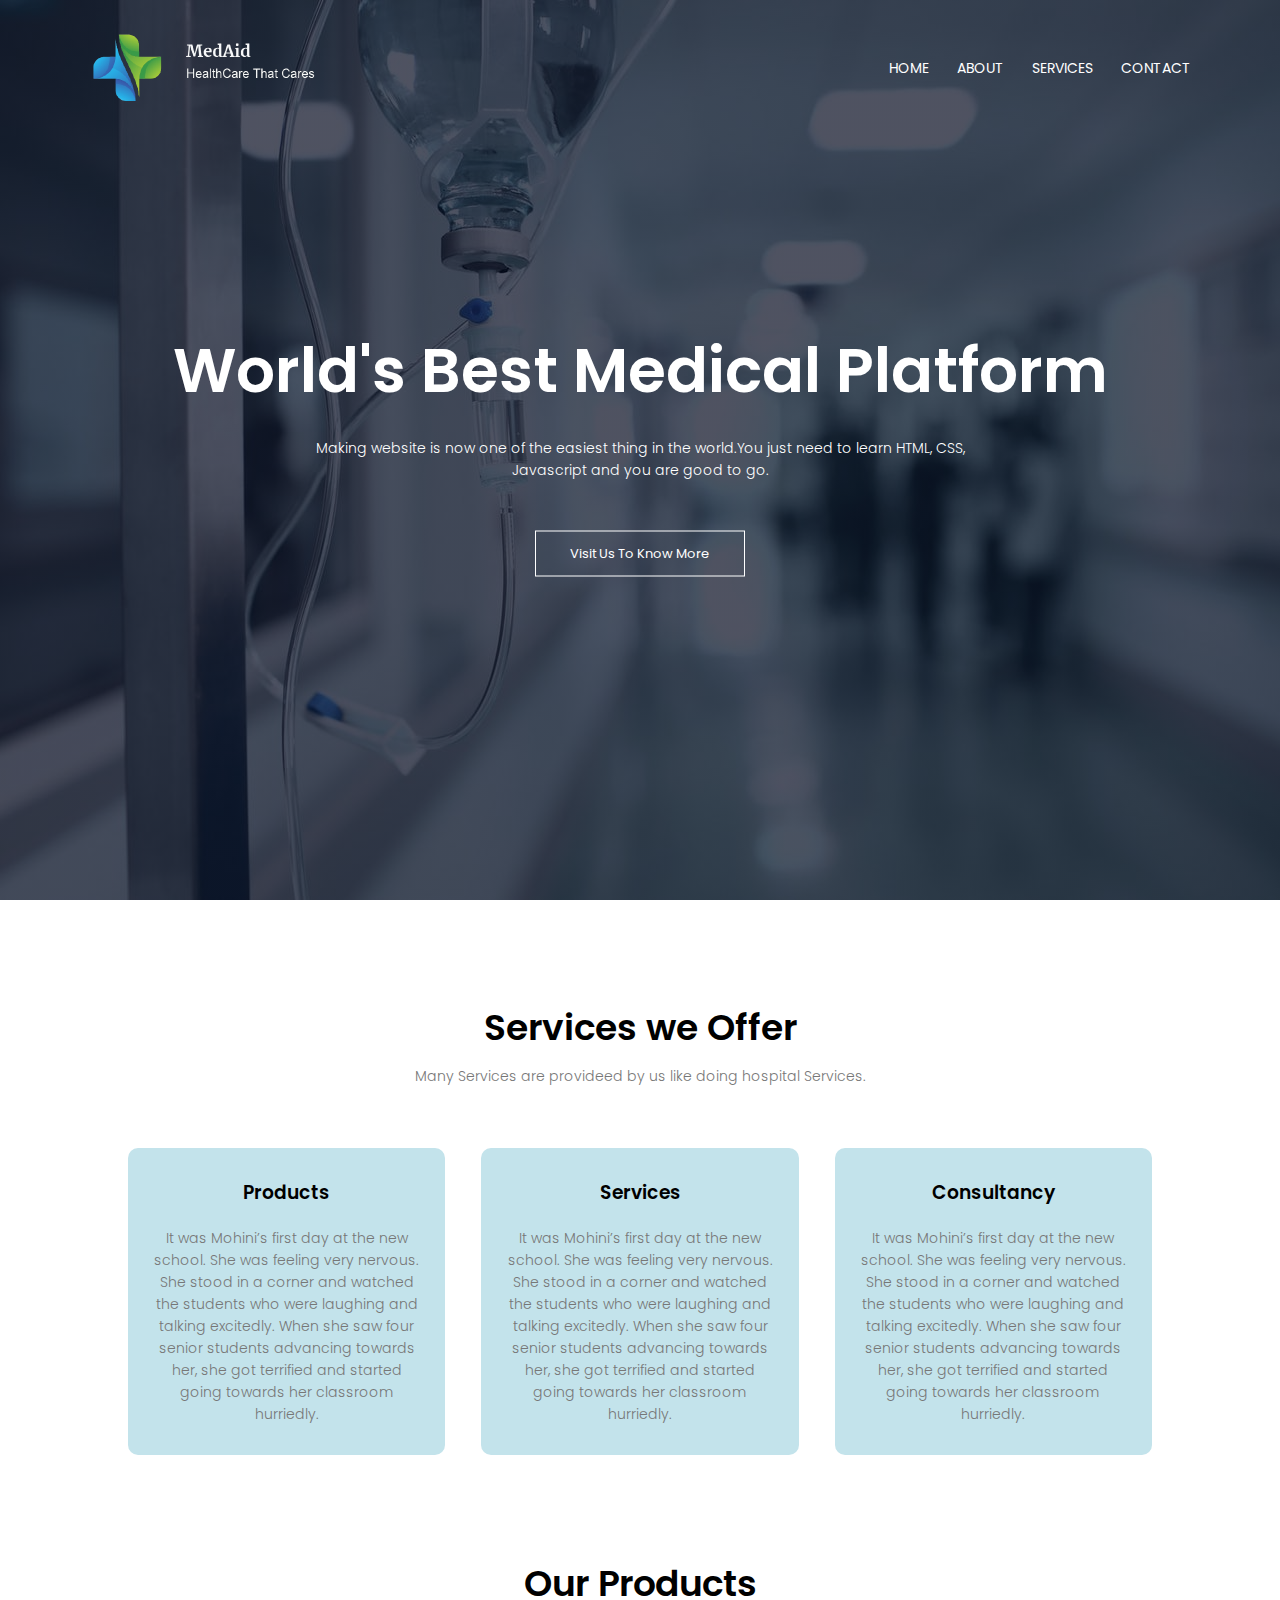
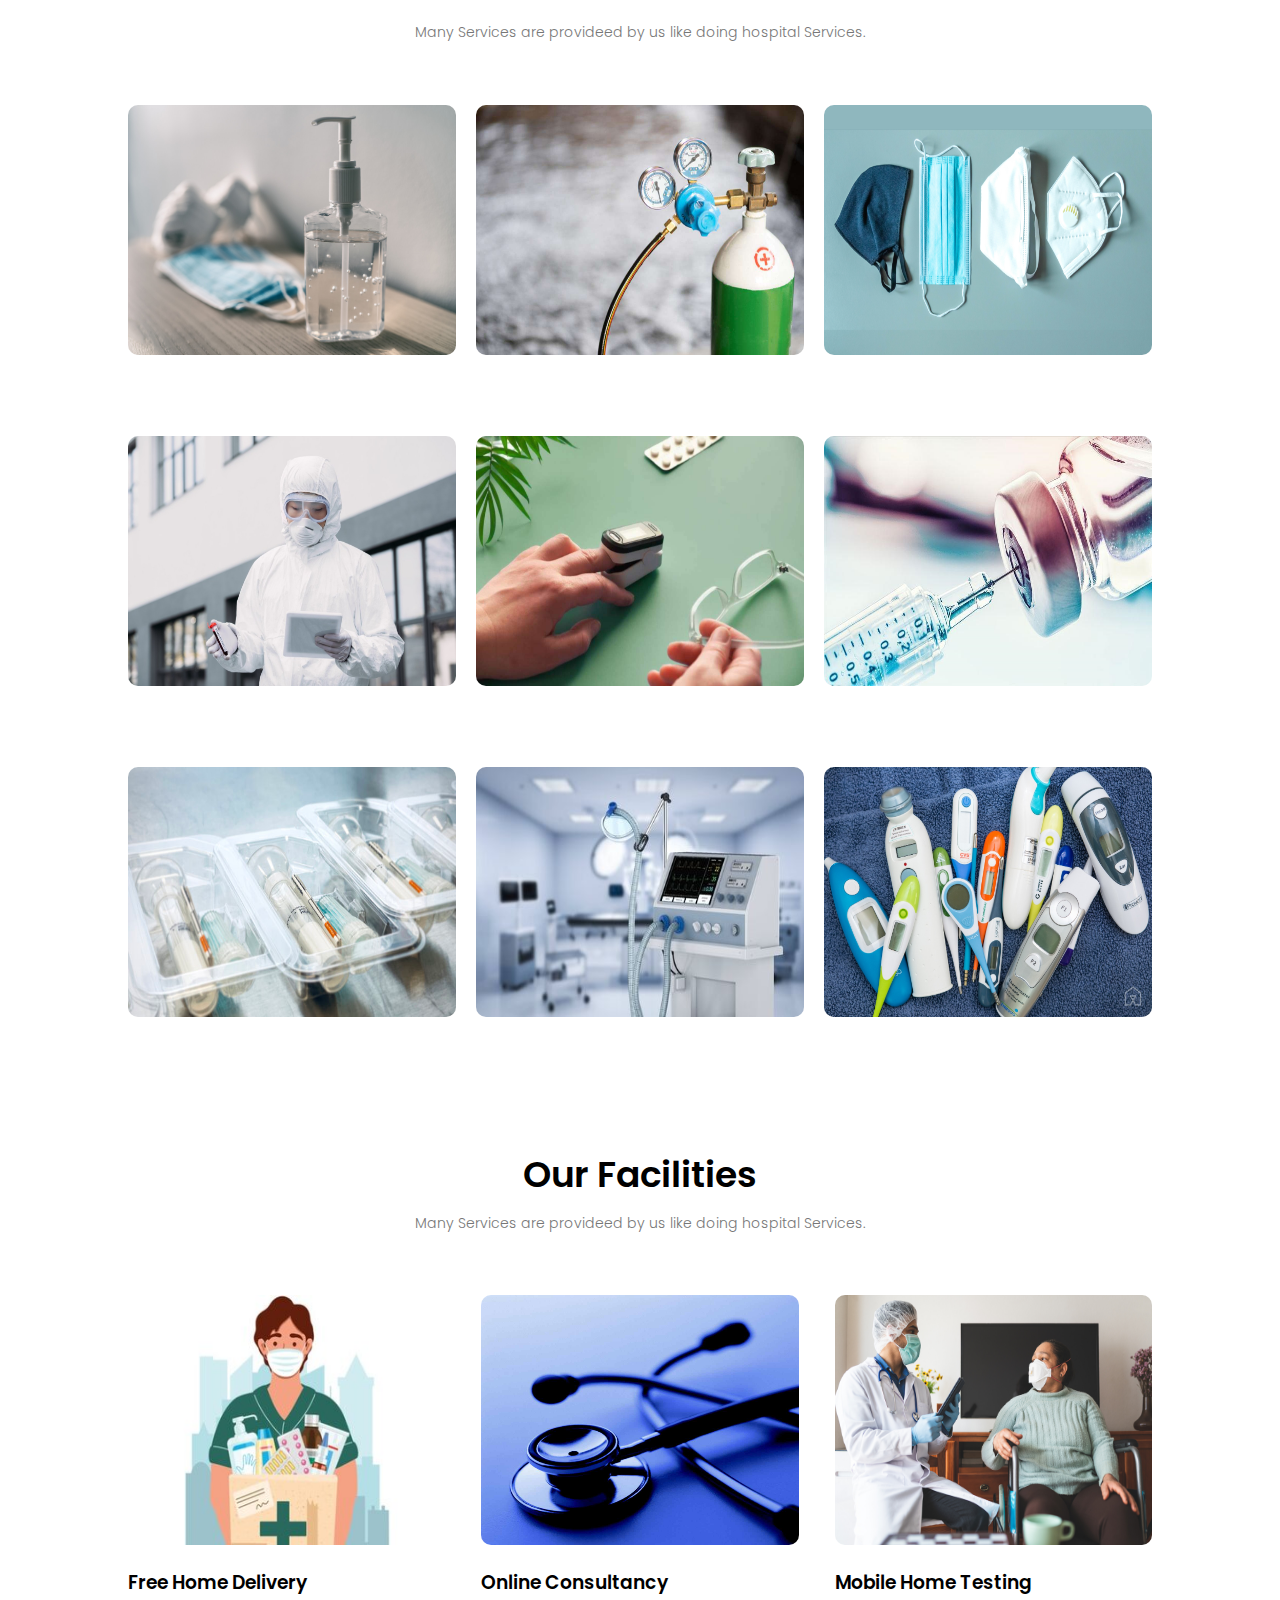
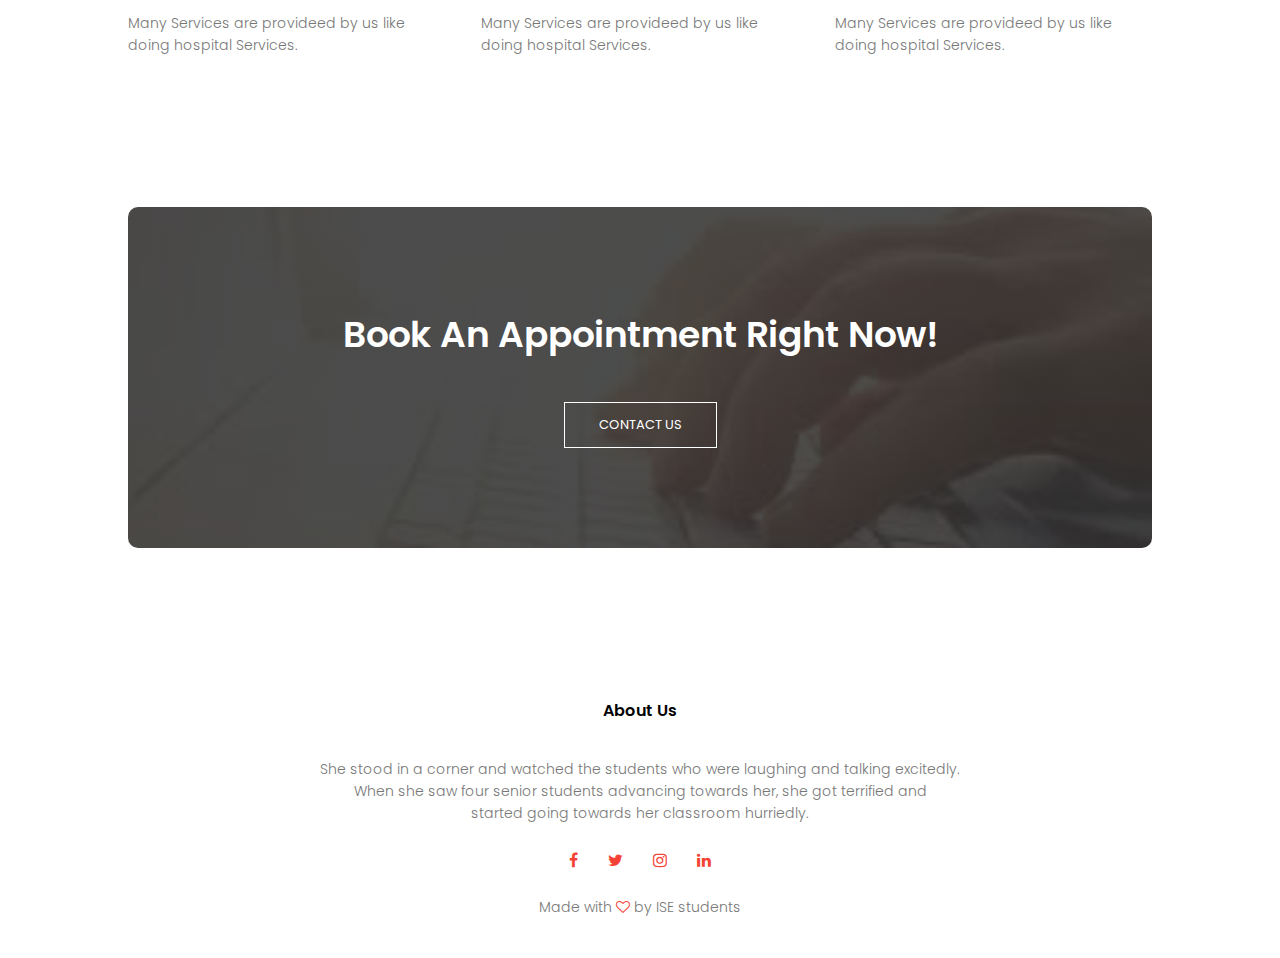
==== Edufold/index.html @ 7915cba9 "y" ====
<!DOCTYPE html>
<html>
<head>
    <meta name="viewport" content="with=device-width, initial-scale=1.0"/>
    <title>MedAid</title>
    <link rel="stylesheet" href="style.css">  
    <link rel="preconnect" href="https://fonts.gstatic.com">
<link href="https://fonts.googleapis.com/css2?family=Poppins:wght@100;200;300;400;500;600;700&display=swap" rel="stylesheet">
<link rel="stylesheet" href="https://stackpath.bootstrapcdn.com/font-awesome/4.7.0/css/font-awesome.min.css"> 
</head>
<body>
<section class="header">
    <nav>
        <a href="index.html"><img src="Images/MedAid_logo-removebg-preview.png"></a>
        <div class="nav-links" id="navLinks">
           <i class="fa fa-times" onclick="hideMenu()"></i>
            <ul>
                <li><a href="index.html">HOME</a></li>
                <li><a href="about.html">ABOUT</a></li>
                <li><a href="course.html">SERVICES</a></li>
                <li><a href="contact.html">CONTACT</a></li>
            </ul>
        </div>
        <i class="fa fa-bars" onclick="showMenu()"></i>
    </nav>

<div class="text-box">
    <h1>World's Best Medical Platform</h1>
    <p>Making website is now one of the easiest thing in the world.You 
    just need to learn HTML, CSS,<br> Javascript and you are good to go.
    </p>
    <a href="" class="hero-btn">Visit Us To Know More</a>
</div>
</section>

<!------------ Course -------------->

<section class="course">
    <h1>Services we Offer</h1>
    <p>Many Services are provideed by us like doing hospital Services.</p>  
    
    <div class="row">
        <div class="course-col">
            <h3>Products</h3>
            <p>It was Mohini’s first day at the new school. She was feeling very nervous. 
                She stood in a corner and watched the students who were laughing and talking excitedly.
                 When she saw four senior students advancing towards her, she got terrified and started going 
                 towards her classroom hurriedly.</p>
        </div>
        <div class="course-col">
            <h3>Services</h3>
            <p>It was Mohini’s first day at the new school. She was feeling very nervous. 
                She stood in a corner and watched the students who were laughing and talking excitedly.
                 When she saw four senior students advancing towards her, she got terrified and started going 
                 towards her classroom hurriedly.</p>
        </div>
        <div class="course-col">
            <h3>Consultancy</h3>
            <p>It was Mohini’s first day at the new school. She was feeling very nervous. 
                She stood in a corner and watched the students who were laughing and talking excitedly.
                 When she saw four senior students advancing towards her, she got terrified and started going 
                 towards her classroom hurriedly.</p>
        </div>
    </div>
</section>

<!--------Products------->

<section class="products">
    <h1>Our Products</h1>
    <p>Many Services are provideed by us like doing hospital Services.</p>

    <div class="row">
        <div class="products-col">
            <img src="Images/h8ujm.jpg">
            <div class="layer">
                <h3>Sanitizers</h3>
            </div>
        </div>
        <div class="products-col">
            <img src="Images/970211-oxygen-cylinder.jpg">
            <div class="layer">
                <h3>Oxygen Clylinders</h3>
            </div>
        </div>
        <div class="products-col">
            <img src="Images/screen_shot_2020-08-11_at_9.15.07_am.png">
            <div class="layer">
                <h3>Masks</h3>
            </div>
        </div>
    </div>
    <div class="row">
        <div class="products-col">
            <img src="Images/main ppe.jpeg">
            <div class="layer">
                <h3>PPE Kits</h3>
            </div>
        </div>
        <div class="products-col">
            <img src="Images/oxim.jpeg">
            <div class="layer">
                <h3>Oximeters</h3>
            </div>
        </div>
        <div class="products-col">
            <img src="Images/vac.jpeg">
            <div class="layer">
                <h3>Vaccines</h3>
            </div>
        </div>
    </div>
    <div class="row">
        <div class="products-col">
            <img src="Images/SalivaCollectionKit_SpectrumSolutions.jpg">
            <div class="layer">
                <h3>Testing Kits</h3>
            </div>
        </div>
        <div class="products-col">
            <img src="Images/Ventilators.jpeg">
            <div class="layer">
                <h3>Ventilators</h3>
            </div>
        </div>
        <div class="products-col">
            <img src="Images/thermo.jpeg">
            <div class="layer">
                <h3>Thermometers</h3>
            </div>
        </div>
    </div>
</section>

<!---------Facilities----------->

<section class="facilities">
    <h1>Our Facilities</h1>
    <p>Many Services are provideed by us like doing hospital Services.</p>

    <div class="row">
        <div class="facilities-col">
            <img src="Images/163300_rsz_med_deliver.jpg">
            <h3>Free Home Delivery</h3>
            <p>Many Services are provideed by us like doing hospital Services.</p>
        </div>
        <div class="facilities-col">
            <img src="Images/send-60-medical-medication-doctor-medicine-nurse-related-photo-set-all-royalty-free-high-quality.jpg">
            <h3>Online Consultancy</h3>
            <p>Many Services are provideed by us like doing hospital Services.</p>
        </div>
        <div class="facilities-col">
            <img src="Images/home.jpeg">
            <h3>Mobile Home Testing</h3>
            <p>Many Services are provideed by us like doing hospital Services.</p>
        </div>
    </div>

</section>

<!------------Call To Action--------->

<section class="cta">
    <h1>Book An Appointment Right Now!</h1>
    <a href="" class="hero-btn">CONTACT US</a>
</section>

<!------------Footet--------->

<section class="footer">
    <h4>About Us</h4>
    <p>She stood in a corner and watched the students who were laughing and talking excitedly.<br>
        When she saw four senior students advancing towards her, she got terrified and <br>started going 
        towards her classroom hurriedly.</p>
    <div class="icons">
        <i class="fa fa-facebook"></i>
        <i class="fa fa-twitter"></i>
        <i class="fa fa-instagram"></i>
        <i class="fa fa-linkedin"></i>
    </div>
    <p>Made with <i class="fa fa-heart-o"></i> by ISE students</p>
</section>


<!-----------------JavaScript for Toggle Menu--------------->
<script>
    
    var navLinks = document.getElementById("navLinks");

    function showMenu(){
        navLinks.style.right = "0";
    }
    function hideMenu(){
        navLinks.style.right = "-200px";
    }

</script>

</body>
</html>
---- Edufold/style.css ----
*
{
    margin: 0;
    padding: 0;
    font-family: 'Poppins', sans-serif;
}
.header{
    min-height: 100vh;
    width: 100%;
    background-image: linear-gradient(rgba(4, 9, 30, 0.7),rgba(4, 9, 30, 0.7)),url(Images/4112932\ -\ Copy.jpg);
    background-position: center;
    background-size: cover;
    position: relative;
}
nav{
    display: flex;
    padding: 2% 6%;
    justify-content: space-between;
    align-items: center;
}
nav img{
    width: 250px;
}
.nav-links{
    flex: 1;
    text-align: right;
}
.nav-links ul li{
    list-style: none;
    display: inline-block;
    padding: 8px 12px;
    position: relative;
}
.nav-links ul li a{
    color: #fff;
    text-decoration: none;
    font-size: 14px;
}
.nav-links ul li::after{
    content: '';
    width: 0%;
    height: 2px;
    background: #b92208;
    display: block;
    margin: auto;
    transition: 0.5s;
}
.nav-links ul li:hover::after{
    width: 100%;
}
.text-box{
    width: 90%;
    color: #fff;
    position: absolute;
    top: 50%;
    left: 50%;
    transform: translate(-50%,-50%);
    text-align: center;
}
.text-box h1{
    font-size: 62px;
}
.text-box p{
    margin: 10px 0 40px ;
    font-size: 14px;
    color: #fff;
}
.hero-btn{
    display: inline-block;
    text-decoration: none;
    color: #fff;
    border: 1px solid #fff;
    padding: 12px 34px;
    font-size: 13px;
    background: transparent;
    position: relative;
    cursor: pointer; 
}
.hero-btn:hover{
    border: 1px solid #f44336;
    background: #f44336;
    transition: 1s;
}

nav .fa{
    display: none;
}

@media(max-width: 700px){
    .text-box h1{
        font-size: 20px;
    }
    .nav-links ul li{
        display: block;
    }
    .nav-links{
        position: fixed;
        background: #f44336;
        height: 100vh;
        width: 200px;
        top: 0;
        right: -200px;
        text-align: left;
        z-index: 2;
        transition: 1s;
    }
    nav .fa{
        display: block;
        color: #fff;
        margin: 10px;
        font-size: 22px;
        cursor: pointer;
    }
    .nav-links ul{
        padding: 30px;
    }
}

/*---------Course------------*/

.course{
    width: 80%;
    margin: auto;
    text-align: center;
    padding-top: 100px;
}

h1{
    font-size: 36px;
    font-weight: 600;
}

p{
    color: #777;
    font-size: 14px;
    font-weight: 300;
    line-height: 22px;
    padding: 10px;
}

.row{
    margin-top: 5%;
    display: flex;
    justify-content: space-between;
}

.course-col{
    flex-basis: 31%;
    background: #c3e3eb;
    border-radius: 10px;
    margin-bottom: 5%;
    padding: 20px 12px;
    box-sizing: border-box;
}
h3{
    text-align: center;
    font-weight: 600;
    margin: 10px 0;
}

.course-col:hover{
    box-shadow: 0 0 20px 0px rgba(0,0,0,0.3);
}

@media(max-width: 700px){
    .row{
        flex-direction: column;
    }
}

/*---------Products---------*/

.products{
    width: 80%;
    margin: auto;
    text-align: center;
    padding-top: 50px; 
}

.products-col{
    flex-basis: 32%;
    border-radius: 10px;
    margin-bottom: 30px;
    position: relative;
    overflow: hidden;
}

.products-col img{
    width: 100%; 
    height: 250px;
    display: block;
}
.layer{
    background: transparent;
    height: 100%;
    width: 100%;
    position: absolute;
    top: 0;
    left: 0;
    transition: 0.5s;
}
.layer:hover{
    background: rgba(238, 187, 238, 0.7);
}
.layer h3{
    width: 100%;
    font-weight: 500;
    color: rgb(5, 5, 5);
    font-size: 26px;
    top: 0;
    left: 50%;
    transform: translate(-50%);
    position: absolute;
    opacity: 0;
    transition: 0.5s;
}
.layer:hover h3{
    top: 50%;
    opacity: 1;
}

/*-----------facilities-------------*/

.facilities{
    width: 80%;
    margin: auto;
    text-align: center;
    padding-top: 100px;
}

.facilities-col{
    flex-basis: 31%;
    border-radius: 10px;
    margin-bottom: 5%;
    text-align: left;
}

.facilities-col img{
    width: 100%; 
    height: 250px;
    border-radius: 10px;
}

.facilities-col p{
    padding: 0;
}

.facilities-col h3{
    margin-top: 16px;
    margin-bottom: 15px;
    text-align: left;
}


/*----------Call To Action------------*/

.cta{
    margin: 100px auto;
    width: 80%;
    background-image: linear-gradient(rgba(0,0,0,0.7),rgba(0,0,0,0.7)),url(Images/images.jpg);
    background-position: center;
    background-size: cover;
    border-radius: 10px;
    text-align: center;
    padding: 100px 0;
}

.cta h1{
    color: #fff;
    margin-bottom: 40px;
    padding: 0;
}

@media(max-width: 700px){
    .cta h1{
        font-size: 24px;
    }
}

/*----------Footer------------*/

.footer{
    width: 100%;
    text-align: center;
    padding: 30px 0;
}

.footer h4{
    margin-bottom: 25px;
    margin-top: 20px;
    font-weight: 600;
}

.icons .fa{
    color: #f44336;
    margin: 0 13px;
    cursor: pointer;
    padding: 18px 0;
}
.fa-heart-o{
    color: #f44336;
}

/*----------About us---------*/

.sub-header{
    height: 50vh;
    width: 100%;
    background-image: linear-gradient(rgba(4,9,30,0.7),rgba(4,9,30,0.7)),url(Images/Drug_Pricing.jpg);
    background-position: center;
    background-size: cover;
    text-align: center;
    color: #fff;
}
.sub-header h1{
    margin-top: 100px;
}

.about-us{
   width: 80%;
   margin: auto;
   padding-top: 80px;
   padding-bottom: 50px; 
}

.about-col{
    flex-basis: 48%;
    padding: 30px 2px;
}

.about-col img{
    width: 100%;
}

.about-col h1{
    padding-top: 0;
}

.about-col p{
    padding: 15px 0 25px;
}

.red-btn{
    border: 1px solid #0e0d0d;
    background: transparent;
    color: #111010;
}

.red-btn:hover{
    color: white;
}


/*------------Contact Us-------------*/

.location{
    width: 80%;
    margin: auto;
    padding: 80px 0;
}

.location iframe{
    width: 100%;
}

.contact-us{
    width: 80%;
    margin: auto;
}

.contact-col{
    flex-basis: 48%;
    margin-bottom: 30px;
}

.contact-col div{
    display: flex;
    align-items: center;
    margin-bottom: 40px;
}

.contact-col div .fa{
    font-size: 28px;
    color: #f44336;
    margin: 10px;
    margin-right: 30px;
}


.contact-col div p{
    padding: 0;
}

.contact-col div h5{
    font-size: 20px;
    margin-bottom: 5px;
    color: #555;
    font-weight: 400;
}


.contact-col input, .contact-col textarea{
    width: 100%;
    padding: 15px;
    margin-bottom: 17px;
    outline: none;
    border: 1px solid #ccc;
    box-sizing: border-box;
}
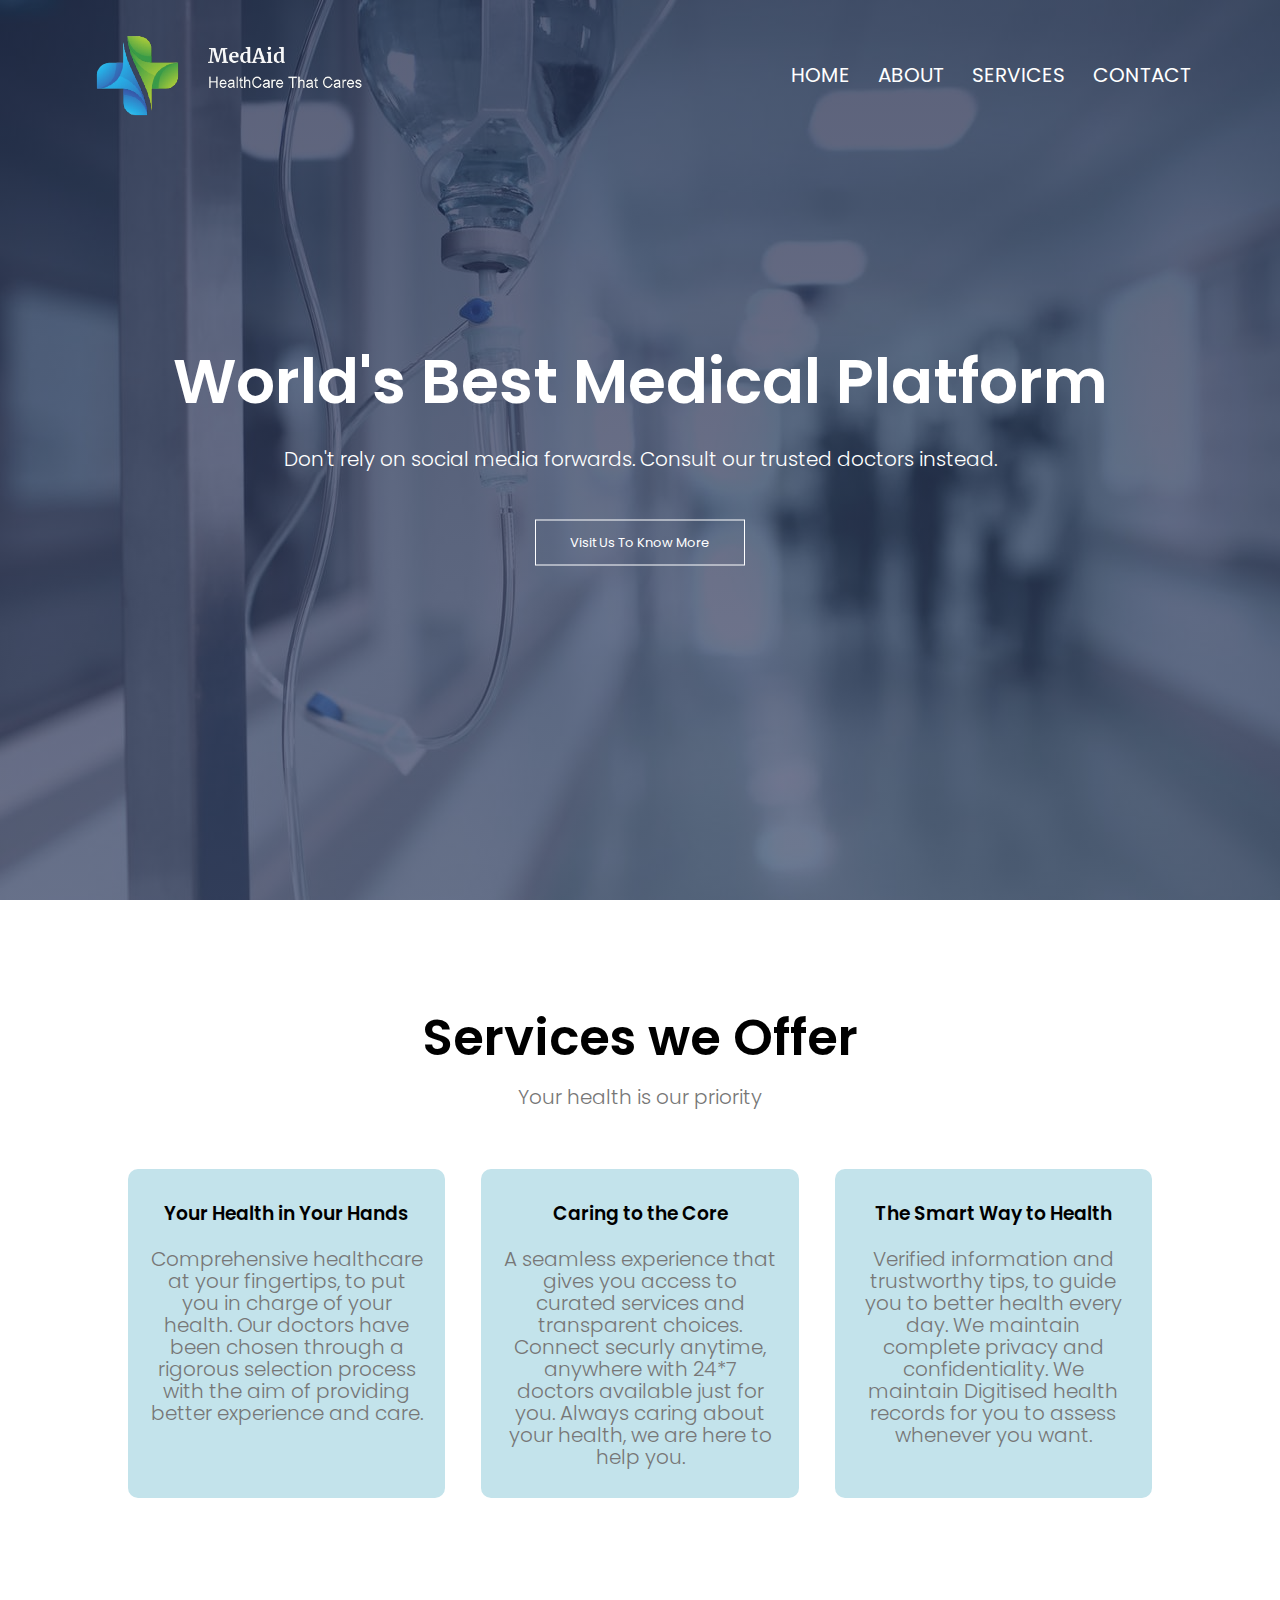
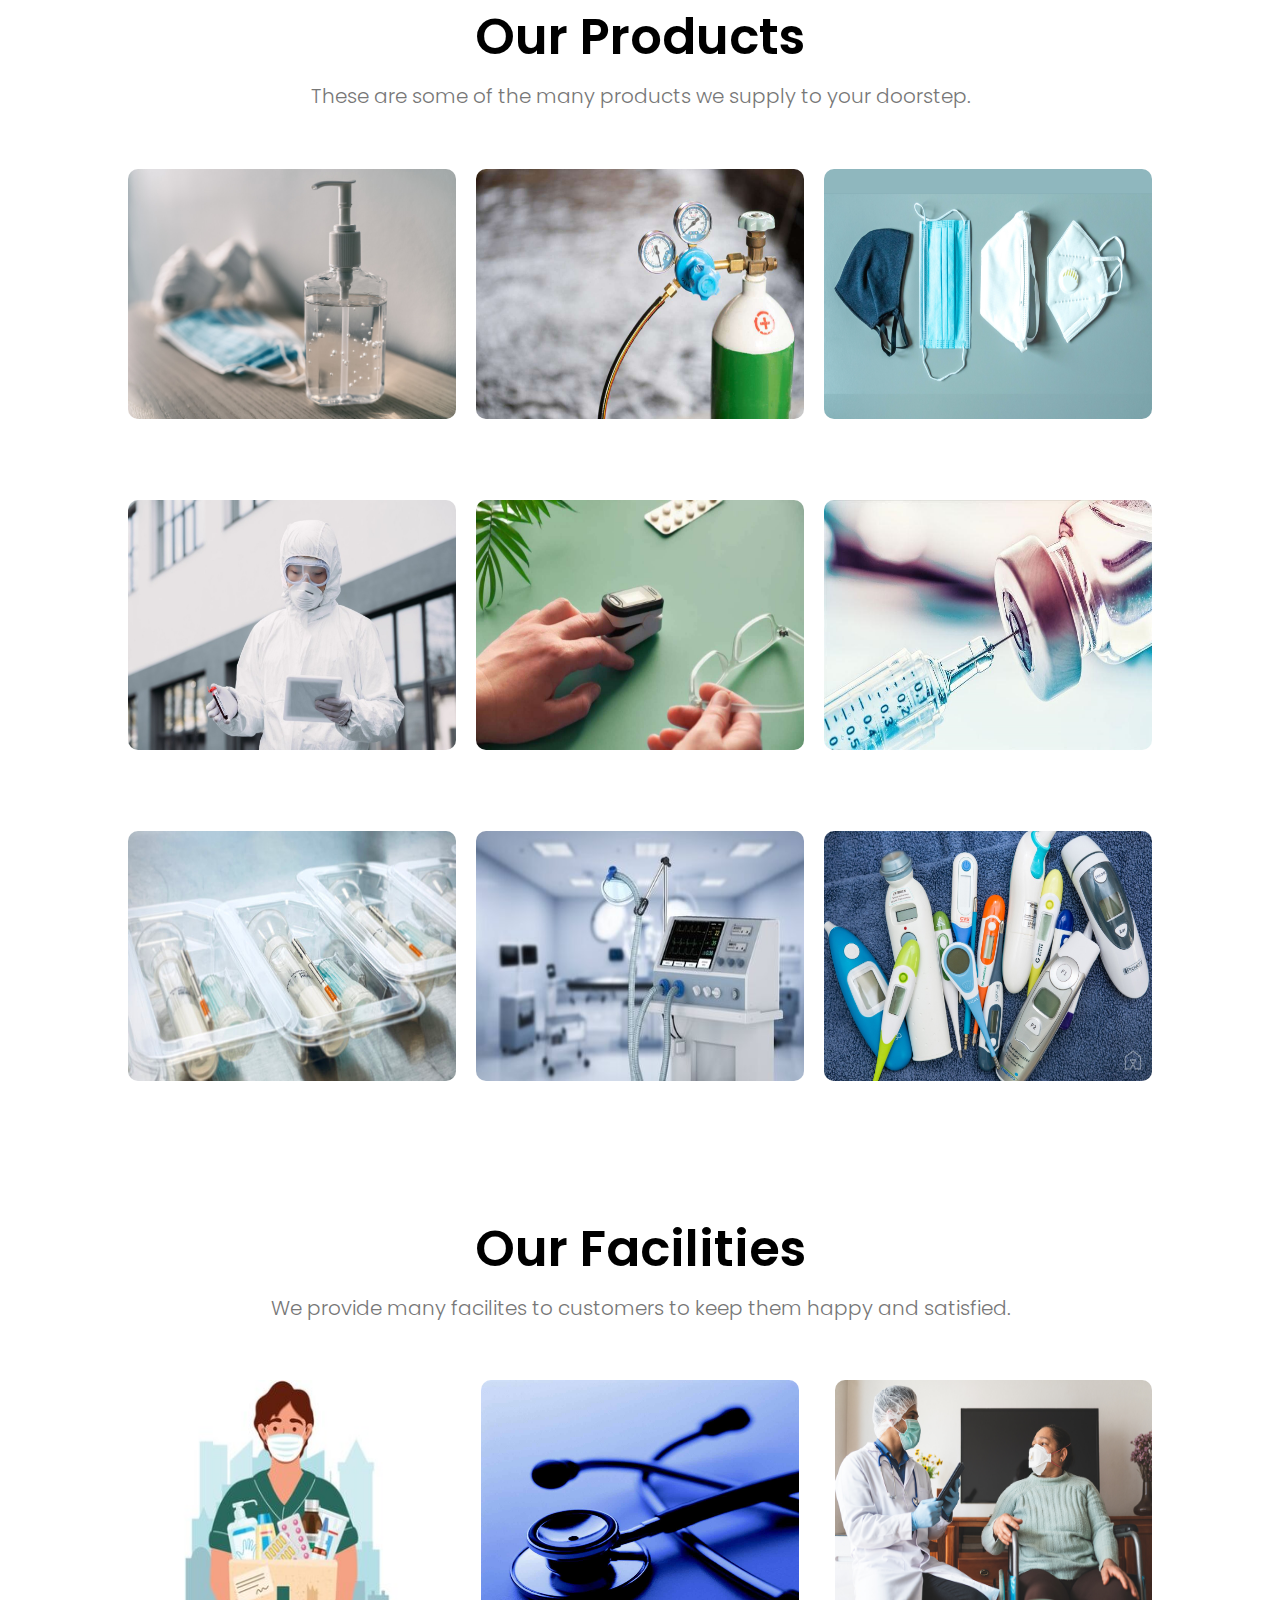
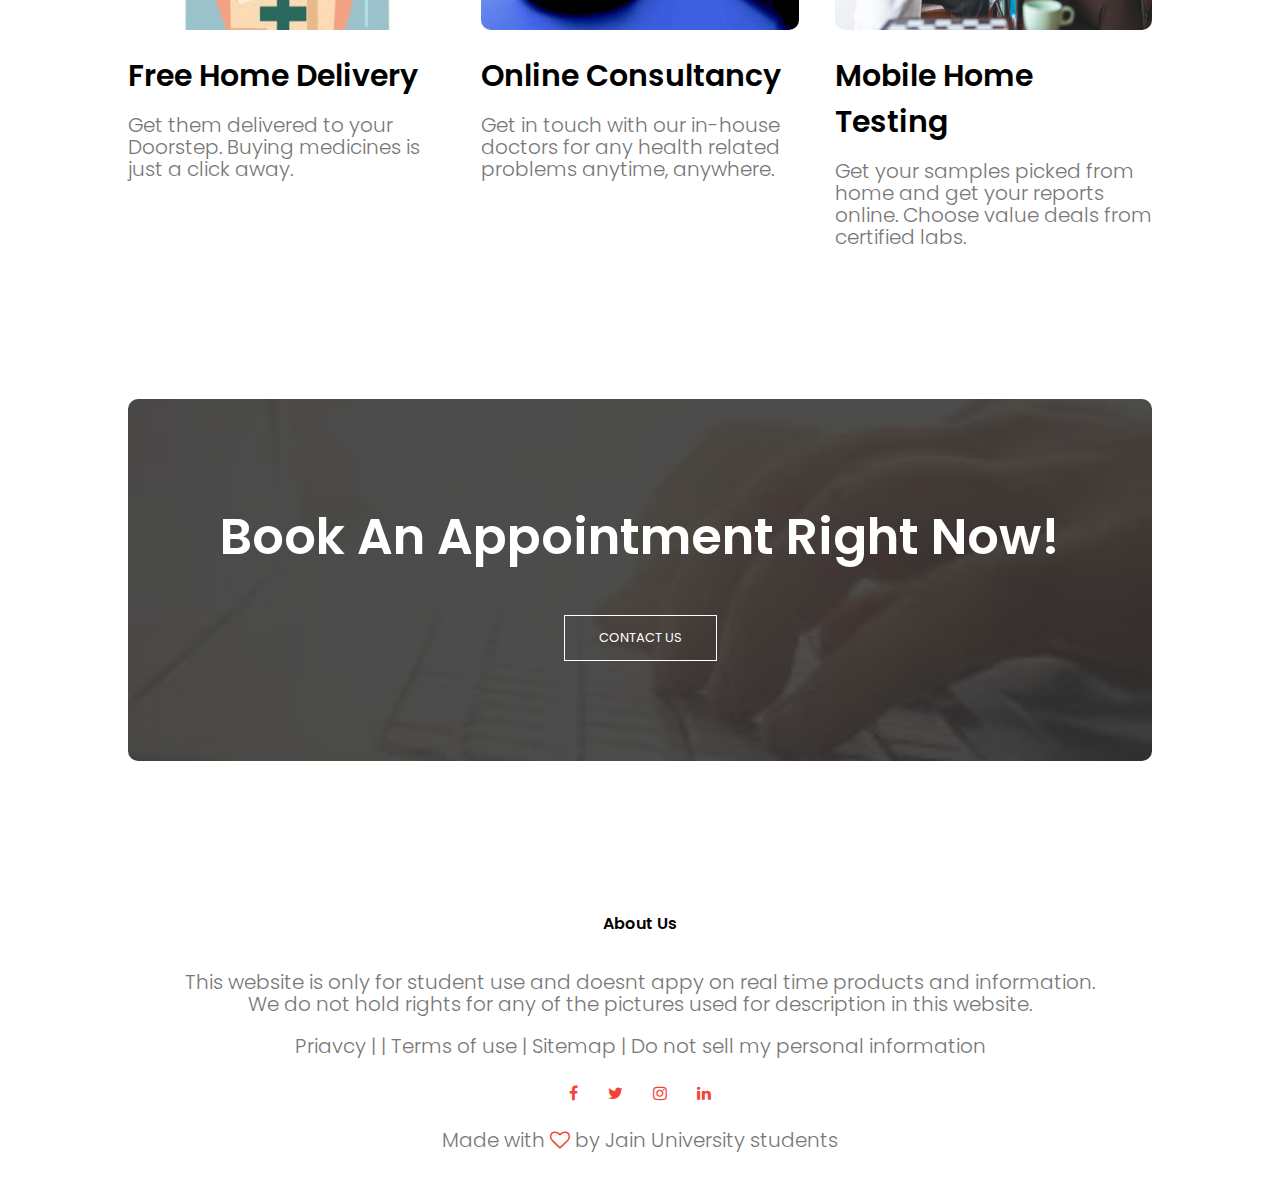
==== commit 0adf8066: "s" ====
--- a/Edufold/index.html
+++ b/Edufold/index.html
@@ -26,8 +26,8 @@
 
 <div class="text-box">
     <h1>World's Best Medical Platform</h1>
-    <p>Making website is now one of the easiest thing in the world.You 
-    just need to learn HTML, CSS,<br> Javascript and you are good to go.
+    <p>Don't rely on social media forwards.
+        Consult our trusted doctors instead.
     </p>
     <a href="" class="hero-btn">Visit Us To Know More</a>
 </div>
@@ -37,29 +37,29 @@
 
 <section class="course">
     <h1>Services we Offer</h1>
-    <p>Many Services are provideed by us like doing hospital Services.</p>  
+    <p>Your health is our priority</p>  
     
     <div class="row">
         <div class="course-col">
-            <h3>Products</h3>
-            <p>It was Mohini’s first day at the new school. She was feeling very nervous. 
-                She stood in a corner and watched the students who were laughing and talking excitedly.
-                 When she saw four senior students advancing towards her, she got terrified and started going 
-                 towards her classroom hurriedly.</p>
+            <h3>Your Health in Your Hands</h3>
+            <p>Comprehensive healthcare at your fingertips, to put you in charge of your health.
+                 Our doctors have been chosen through a rigorous selection process with the 
+                 aim of providing better experience and care.
+            </p>
         </div>
         <div class="course-col">
-            <h3>Services</h3>
-            <p>It was Mohini’s first day at the new school. She was feeling very nervous. 
-                She stood in a corner and watched the students who were laughing and talking excitedly.
-                 When she saw four senior students advancing towards her, she got terrified and started going 
-                 towards her classroom hurriedly.</p>
+            <h3>Caring to the Core</h3>
+            <p>A seamless experience that gives you access to curated services and transparent choices.
+                Connect securly anytime, anywhere with 24*7 doctors available just for you. Always caring 
+                about your health, we are here to help you.
+            </p>
         </div>
         <div class="course-col">
-            <h3>Consultancy</h3>
-            <p>It was Mohini’s first day at the new school. She was feeling very nervous. 
-                She stood in a corner and watched the students who were laughing and talking excitedly.
-                 When she saw four senior students advancing towards her, she got terrified and started going 
-                 towards her classroom hurriedly.</p>
+            <h3>The Smart Way to Health</h3>
+            <p>Verified information and trustworthy tips, to guide you to better health every day.
+                We maintain complete privacy and confidentiality. We maintain Digitised health records 
+                for you to assess whenever you want.
+            </p>
         </div>
     </div>
 </section>
@@ -68,7 +68,7 @@
 
 <section class="products">
     <h1>Our Products</h1>
-    <p>Many Services are provideed by us like doing hospital Services.</p>
+    <p>These are some of the many products we supply to your doorstep.</p>
 
     <div class="row">
         <div class="products-col">
@@ -136,23 +136,23 @@
 
 <section class="facilities">
     <h1>Our Facilities</h1>
-    <p>Many Services are provideed by us like doing hospital Services.</p>
+    <p>We provide many facilites to customers to keep them happy and satisfied.</p>
 
     <div class="row">
         <div class="facilities-col">
             <img src="Images/163300_rsz_med_deliver.jpg">
             <h3>Free Home Delivery</h3>
-            <p>Many Services are provideed by us like doing hospital Services.</p>
+            <p>Get them delivered to your Doorstep. Buying medicines is just a click away.</p>
         </div>
         <div class="facilities-col">
             <img src="Images/send-60-medical-medication-doctor-medicine-nurse-related-photo-set-all-royalty-free-high-quality.jpg">
             <h3>Online Consultancy</h3>
-            <p>Many Services are provideed by us like doing hospital Services.</p>
+            <p>Get in touch with our in-house doctors for any health related problems anytime, anywhere.</p>
         </div>
         <div class="facilities-col">
             <img src="Images/home.jpeg">
             <h3>Mobile Home Testing</h3>
-            <p>Many Services are provideed by us like doing hospital Services.</p>
+            <p>Get your samples picked from home and get your reports online. Choose value deals from certified labs.</p>
         </div>
     </div>
 
@@ -165,20 +165,23 @@
     <a href="" class="hero-btn">CONTACT US</a>
 </section>
 
-<!------------Footet--------->
+<!------------Footer--------->
 
 <section class="footer">
     <h4>About Us</h4>
-    <p>She stood in a corner and watched the students who were laughing and talking excitedly.<br>
-        When she saw four senior students advancing towards her, she got terrified and <br>started going 
-        towards her classroom hurriedly.</p>
+    <p>This website is only for student use and doesnt appy on real time products and information.
+       <br>We do not hold rights for any of the pictures used for description in this website.
+    </p>
+    <p>
+        Priavcy | | Terms of use | Sitemap | Do not sell my personal information
+    </p>
     <div class="icons">
         <i class="fa fa-facebook"></i>
         <i class="fa fa-twitter"></i>
         <i class="fa fa-instagram"></i>
         <i class="fa fa-linkedin"></i>
     </div>
-    <p>Made with <i class="fa fa-heart-o"></i> by ISE students</p>
+    <p>Made with <i class="fa fa-heart-o"></i> by Jain University students</p>
 </section>
 
 
--- a/Edufold/style.css
+++ b/Edufold/style.css
@@ -7,7 +7,7 @@
 .header{
     min-height: 100vh;
     width: 100%;
-    background-image: linear-gradient(rgba(4, 9, 30, 0.7),rgba(4, 9, 30, 0.7)),url(Images/4112932\ -\ Copy.jpg);
+    background-image: linear-gradient(rgba(21, 30, 65, 0.7),rgba(57, 65, 99, 0.7)),url(Images/4112932\ -\ Copy.jpg);
     background-position: center;
     background-size: cover;
     position: relative;
@@ -19,7 +19,7 @@
     align-items: center;
 }
 nav img{
-    width: 250px;
+    width: 300px;
 }
 .nav-links{
     flex: 1;
@@ -34,7 +34,7 @@
 .nav-links ul li a{
     color: #fff;
     text-decoration: none;
-    font-size: 14px;
+    font-size: 20px;
 }
 .nav-links ul li::after{
     content: '';
@@ -62,7 +62,7 @@
 }
 .text-box p{
     margin: 10px 0 40px ;
-    font-size: 14px;
+    font-size: 20px;
     color: #fff;
 }
 .hero-btn{
@@ -126,13 +126,13 @@
 }
 
 h1{
-    font-size: 36px;
+    font-size: 50px;
     font-weight: 600;
 }
 
 p{
     color: #777;
-    font-size: 14px;
+    font-size: 20px;
     font-weight: 300;
     line-height: 22px;
     padding: 10px;
@@ -246,6 +246,7 @@
 }
 
 .facilities-col h3{
+    font-size: 30px;
     margin-top: 16px;
     margin-bottom: 15px;
     text-align: left;
@@ -306,7 +307,7 @@
 .sub-header{
     height: 50vh;
     width: 100%;
-    background-image: linear-gradient(rgba(4,9,30,0.7),rgba(4,9,30,0.7)),url(Images/Drug_Pricing.jpg);
+    background-image: linear-gradient(rgba(4,9,30,0.7),rgba(4,9,30,0.7)),url(Images/4655117-medical-hospital-background-in-blue.jpg);
     background-position: center;
     background-size: cover;
     text-align: center;
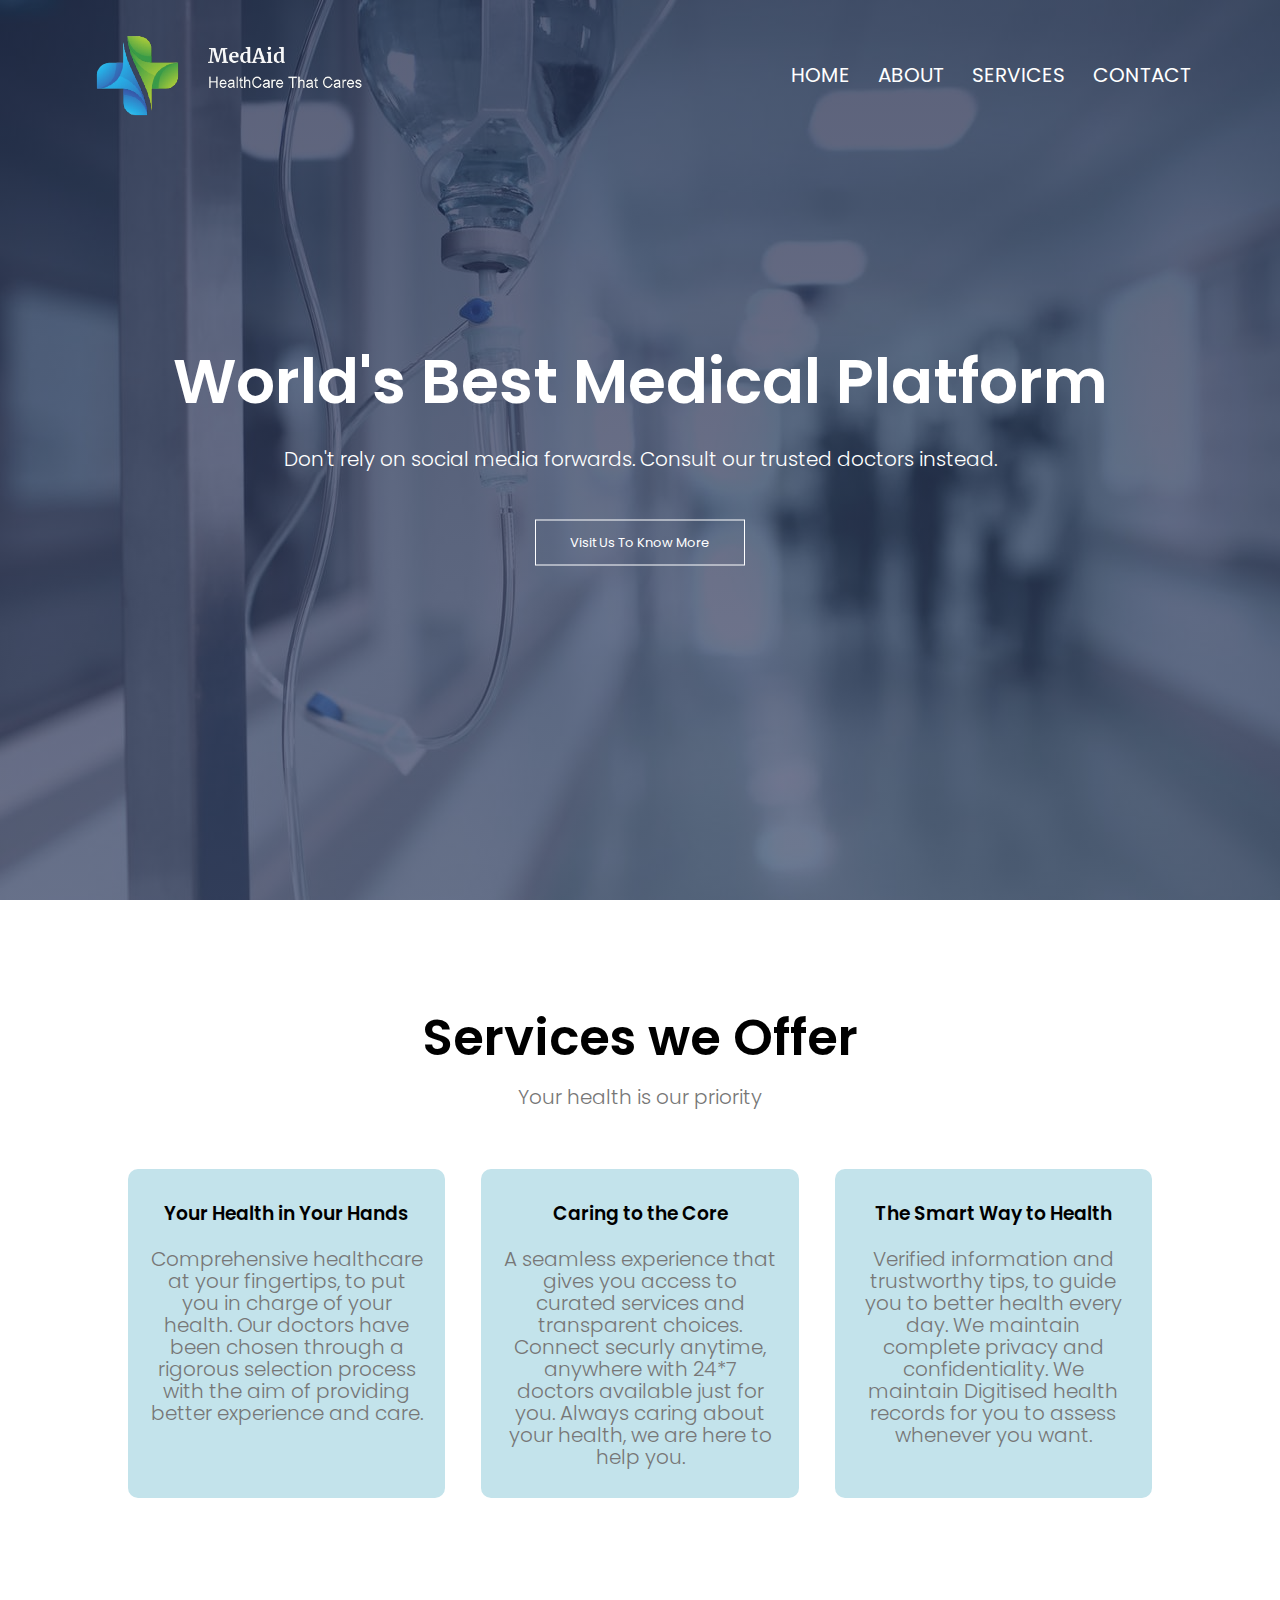
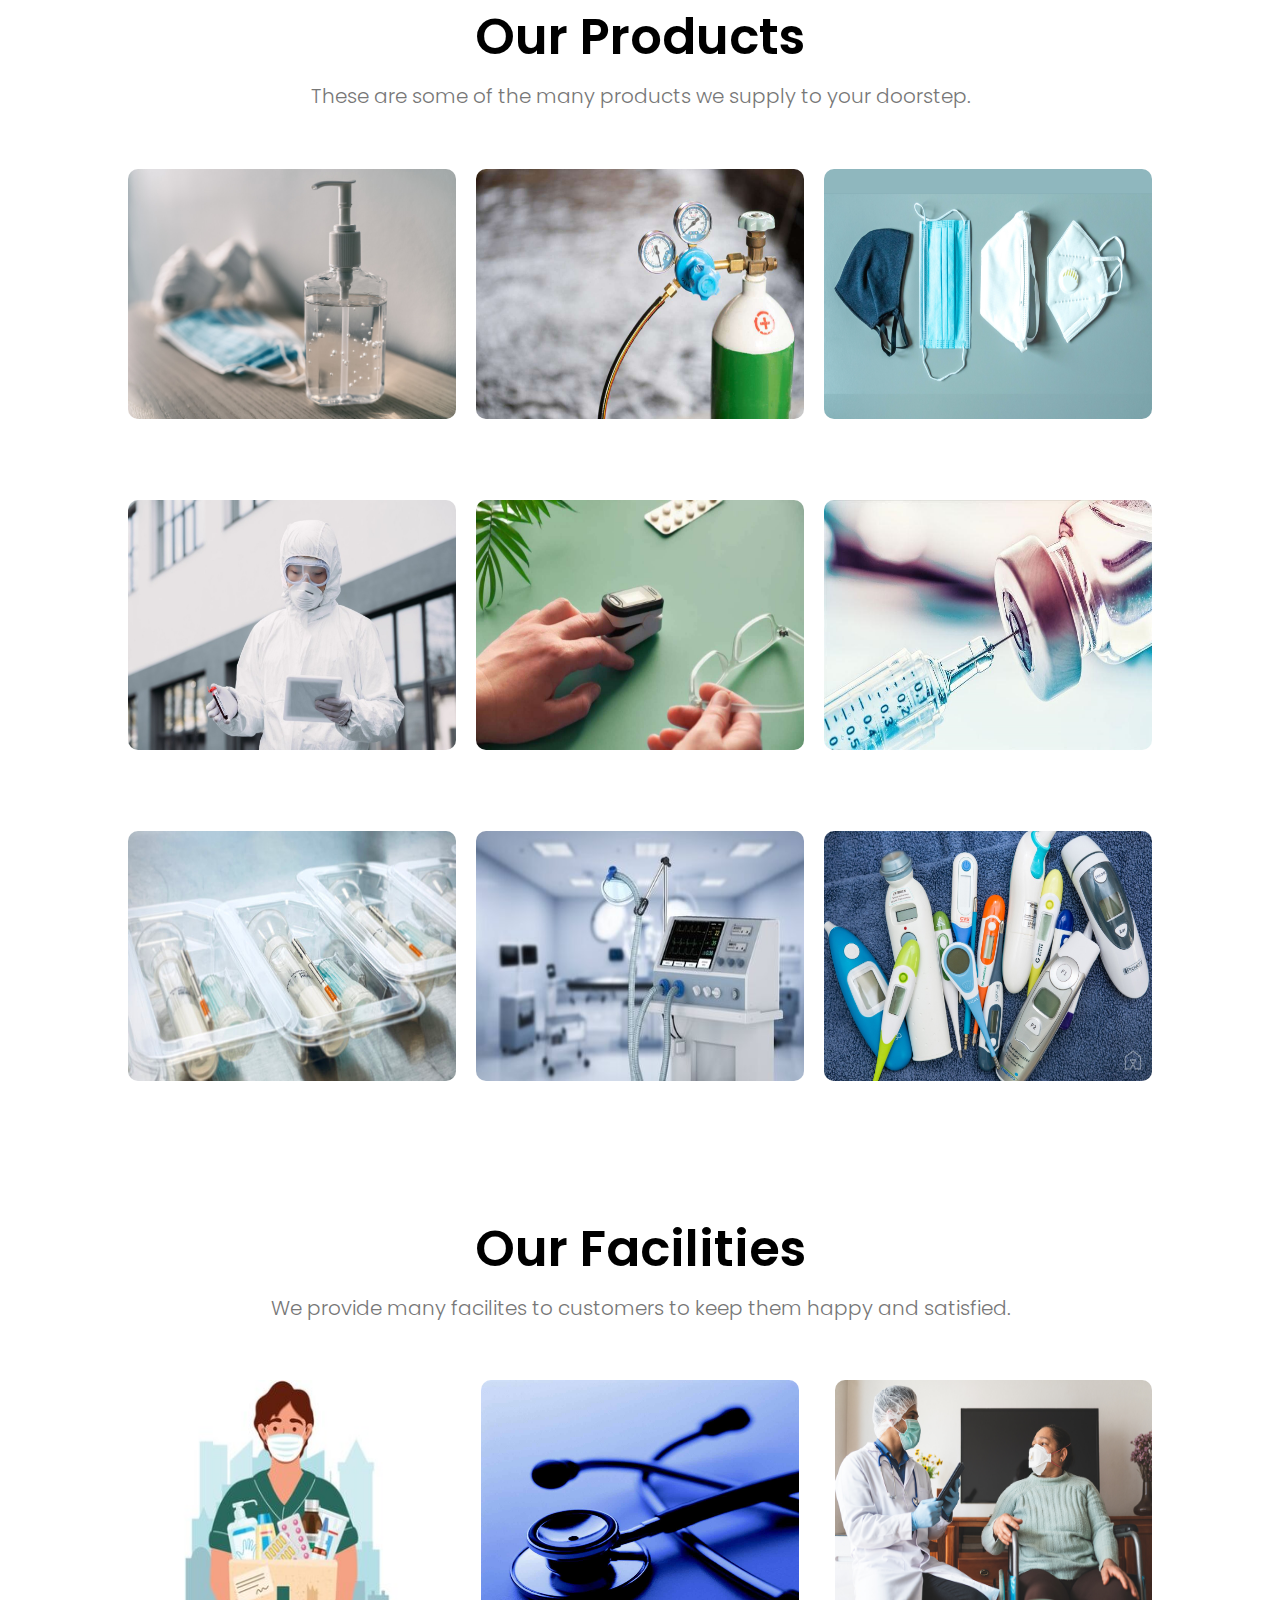
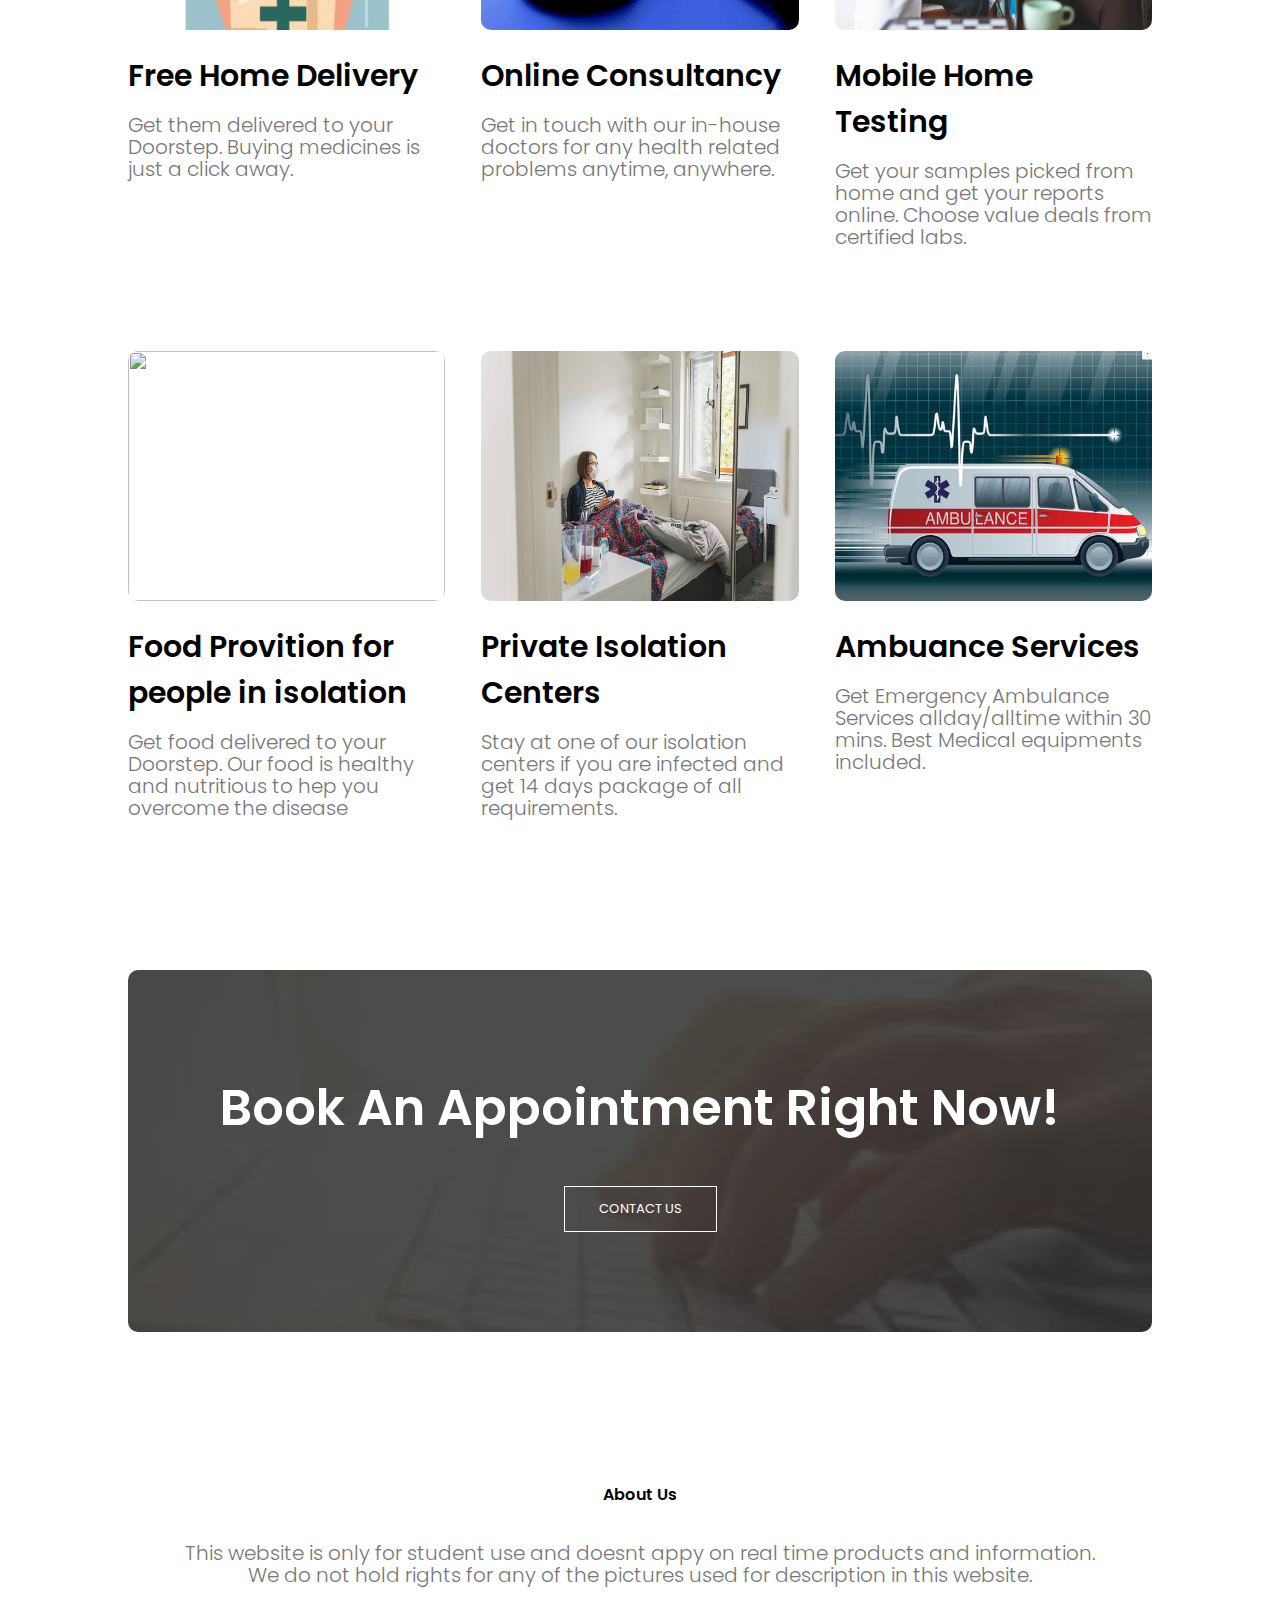
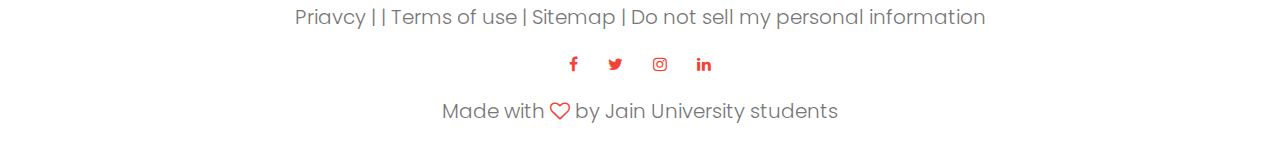
==== commit 909986c1: "dd" ====
--- a/Edufold/index.html
+++ b/Edufold/index.html
@@ -154,6 +154,25 @@
             <h3>Mobile Home Testing</h3>
             <p>Get your samples picked from home and get your reports online. Choose value deals from certified labs.</p>
         </div>
+       
+    </div>
+    <div class="row">
+        <div class="facilities-col">
+            <img src="Images/foodstohav-f0e6a7673277451.png">
+            <h3>Food Provition for people in isolation</h3>
+            <p>Get food delivered to your Doorstep. Our food is healthy and nutritious to hep you overcome the disease </p>
+        </div>
+        <div class="facilities-col">
+            <img src="Images/1040-Self-isolation_GettyImages-1213741530-compressor.png">
+            <h3>Private Isolation Centers</h3>
+            <p>Stay at one of our isolation centers if you are infected and get 14 days package of all requirements.</p>
+        </div>
+        <div class="facilities-col">
+            <img src="Images/ambulance-services-500x500.jpg">
+            <h3>Ambuance Services</h3>
+            <p>Get Emergency Ambulance Services allday/alltime within 30 mins. Best Medical equipments included.</p>
+        </div>
+       
     </div>
 
 </section>
